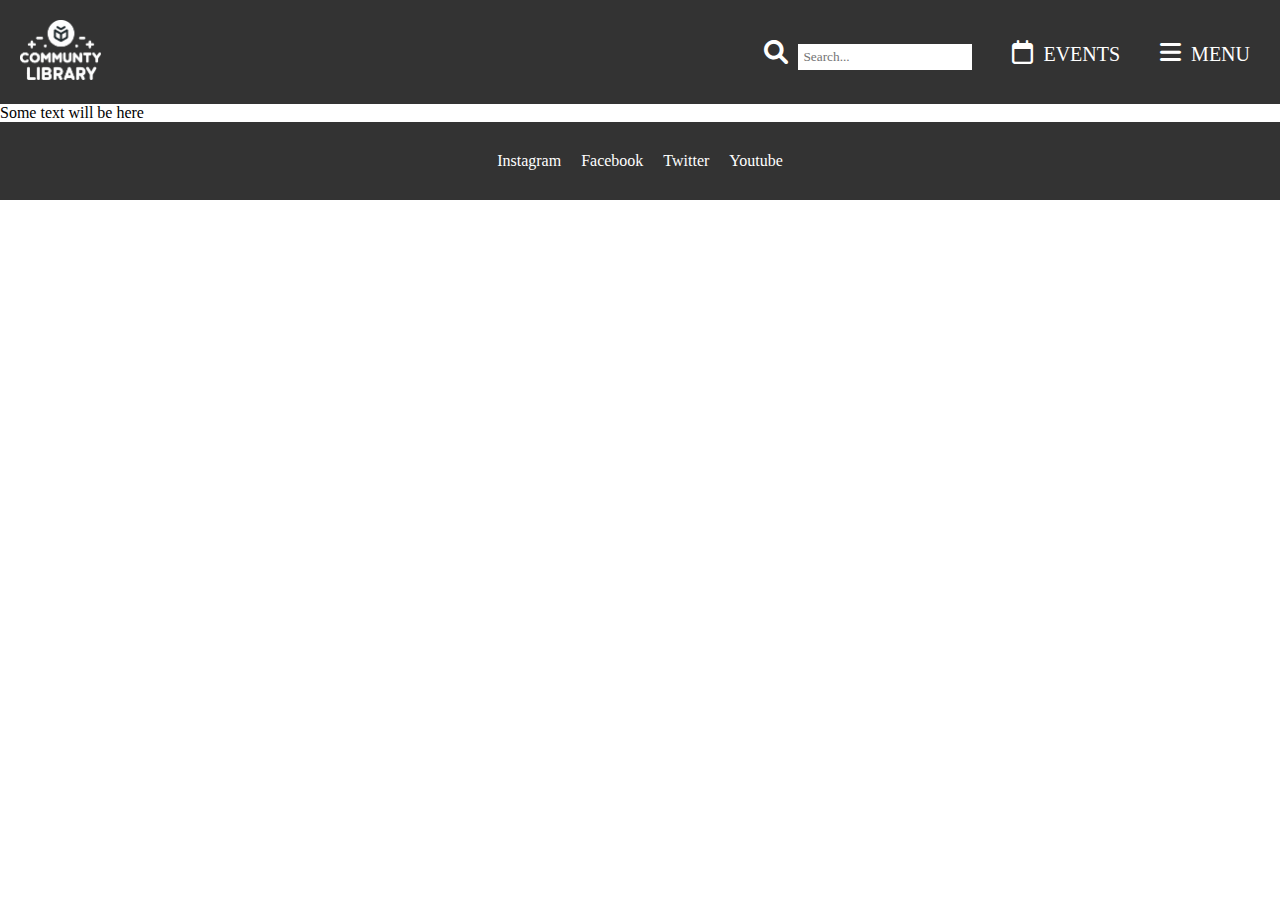
==== index.html @ fb992080 "Linked icons in header" ====
<!DOCTYPE html>
<html lang="en">
<head>
    <meta charset="UTF-8">
    <meta name="viewport" content="width=device-width, initial-scale=1.0">
    <title>Document</title>
    <link rel="stylesheet" href="styles.css">
    <link rel="stylesheet" href="https://cdnjs.cloudflare.com/ajax/libs/font-awesome/6.0.0-beta3/css/all.min.css">
</head>
<body>
        <header>
            <div class="logo">
                <img src="images/logo.png" alt="Logo">
            </div>
            <ul>
                <li><a href="#"><i class="fa-solid fa-magnifying-glass"></i><input type="text" placeholder="Search..."></a></li>
                <li><a href="#"><i class="fa-regular fa-calendar"></i>EVENTS</a></li>
                <li><a id="nav-toggle" href="#"><i class="fa-solid fa-bars"></i>MENU</a></li>
            </ul>
        </header>

        <div class="navigation">
            <div class="nav-container">
                <div class="nav-sub">
                    <div class="short">
                        <h4>Libraries and services</h4>
                        <img src="images/arrow.png" alt="Toggle" class="toggleIcon">
                    </div>
                    <div class="long" aria-hidden="true">
                        <ul>
                            <li><a href="#">Digital Support</a></li>
                            <li><a href="#">Interlibrary loans</a></li>
                            <li><a href="#">Mobile Library</a></li>
                            <li><a href="#">Self-service libraries</a></li>
                            <li><a href="#">Library Makerspace</a></li>
                            <li><a href="#">Work and have fun</a></li>
                            <li><a href="#">Volunteer at a library</a></li>
                        </ul>
                    </div>
                </div>
                <div class="nav-sub">
                    <div class="short">
                        <h4>eLibrary</h4>
                        <img src="images/arrow.png" alt="Toggle" class="toggleIcon">
                    </div>
                    <div class="long">
                        <ul>
                            <li><a href="#">Help</a></li>
                            <li><a href="#">eLibrary news</a></li>
                            <li><a href="#">Books and audiobooks</a></li>
                            <li><a href="#">Magazines</a></li>
                            <li><a href="#">Online Courses</a></li>
                            <li><a href="#">Databases</a></li>
                            <li><a href="#">Links to other websites</a></li>
                        </ul>
                    </div>
                </div>
                <div class="nav-sub">
                    <div class="short">
                        <h4>Music</h4>
                        <img src="images/arrow.png" alt="Toggle" class="toggleIcon">
                    </div>
                    <div class="long">
                        <ul>
                            <li><a href="#">Events</a></li>
                            <li><a href="#">New in music</a></li>
                            <li><a href="#">Collections</a></li>
                            <li><a href="#">Services in libraries</a></li>
                            <li><a href="#">Online services</a></li>
                        </ul>
                    </div>
                </div>
                <div class="nav-sub">
                    <div class="short">
                        <h4>Events and Tips</h4>
                        <img src="images/arrow.png" alt="Toggle" class="toggleIcon">
                    </div>
                    <div class="long">
                        <ul>
                            <li><a href="#">Events</a></li>
                            <li><a href="#">Tips</a></li>
                            <li><a href="#">News flash</a></li>
                            <li><a href="#">New titles</a></li>
                            <li><a href="#">Social media</a></li>
                        </ul>
                    </div>
                </div>
                <div class="nav-sub">
                    <div class="short">
                        <h4>Info</h4>
                        <img src="images/arrow.png" alt="Toggle" class="toggleIcon">
                    </div>
                    <div class="long">
                        <ul>
                            <li><a href="#">Using the library</a></li>
                            <li><a href="#">How to find things</a></li>
                            <li><a href="#">Ask us</a></li>
                            <li><a href="#">Accessibility statement</a></li>
                            <li><a href="#">FAQ</a></li>
                            <li><a href="#">Site search</a></li>
                        </ul>
                    </div>
                </div>
            </div>
        </div>

        <div class="container">
            <main>
                <div class="card">
                    Some text will be here
                </div>
            </main>
        </div>

        <footer>
            <ul class="social-links">
                <li><a href="#">Instagram</a></li>
                <li><a href="#">Facebook</a></li>
                <li><a href="#">Twitter</a></li>
                <li><a href="#">Youtube</a></li>
            </ul>
        </footer>

        <script>

            const navSubs = document.querySelectorAll(".nav-sub");
            const navID = document.getElementById("nav-toggle");
            const navBar = document.querySelector('.navigation');

            navID.addEventListener("click", () => {
                navBar.classList.toggle("show-nav");
                if (navBar.classList.contains("show-nav")) {
                    navSubs.forEach(navSub => {
                        const long = navSub.querySelector(".long");
                        const toggleIcon = navSub.querySelector(".short img");
                        long.style.display = "none";
                        toggleIcon.style.transform = "";
                    });
                }
                });

            navSubs.forEach((navSub) => {
                const short = navSub.querySelector(".short");
                const long = navSub.querySelector(".long");
                const toggleIcon = short.querySelector("img");

                short.addEventListener("click", () => {
                    navSubs.forEach((otherNavSub) => {
                        if (otherNavSub !== navSub) {
                            otherNavSub.querySelector(".long").style.display = "none";
                            otherNavSub.querySelector("img").style.transform = "";
                        }
                    });

                    const isExpanded = long.style.display === "block";
                    long.style.display = isExpanded ? "none" : "block";
                    toggleIcon.style.transform = isExpanded ? "" : "rotate(180deg)";
                });
            });

        </script>
</body>
</html>
---- styles.css ----
* {
    margin: 0;
    padding: 0;
    box-sizing: border-box;
    font-family: 'Roboto';
    font-weight: 300;
}

header {
    display: flex;
    justify-content: space-between;
    align-items: center;
    background-color: #333;
    color: white;
}

header .logo img {
    height: 60px;
    margin: 20px;
}

header ul {
    display: flex;
    align-items: center;
    list-style-type: none;
}

header ul li {
    display: flex;
    align-items: center;
    margin-right: 30px;
}

header ul li a {
    color: white;
    font-size: 20px;
    text-decoration: none;
}

header ul li i {
    margin: 10px;
    font-size: 24px;
}

header ul li input {
    border: none;
    padding: 5px;
    
}

.navigation {
    display: none;
    flex-direction: row;
    background-color: #dedede;
    position: relative;
}

.navigation .nav-container {
    display: flex;
    flex-grow: 1;
    justify-content: flex-start;
}

.show-nav {
    display: flex;
}

.nav-sub {
    border-bottom: 5px solid #e7761f;
    position: relative;
    flex-grow: 1;
    text-align: left;
}

.short {
    background-color: #dedede;
    color: black;
    margin: 10px;
    display: flex;
    justify-content: space-between;
    cursor: pointer;
}

.long{
    padding: 10px;
    position: absolute;
    width: 100%;
    background-color: #dedede;
    color: black;
    z-index: 1000;
    display: none;
    top: 100%;
}

.nav-sub.show .long {
    display: block;
}

.long ul {
    list-style: none;
    padding: 0;
}

.long ul li {
    border-bottom: 1px solid #e1e1e1;
    padding: 10px 0;
    margin: 0;
}

.long ul li a {
    font-size: 18px;
    text-decoration: none;
    color: black;
    display: block;
}

.long ul li a:hover {
    font-weight: bold;
}

.short h4 {
    font-size: 20px;
}

.nav-sub.show .short img {
    transform: rotate(180deg);
}

.short img{
    width: 20px;
    height: 20px;
}

footer {
    background-color: #333;
    color: white;
    display: flex;
    justify-content: center;
    align-items: center;
    padding: 20px 0; 
}

footer .social-links {
    list-style: none;
    display: flex;
    justify-content: center;
    align-items: center;
}

footer .social-links li {
    margin: 10px;
}

footer ul li a {
    text-decoration: none;
    color: white;
}
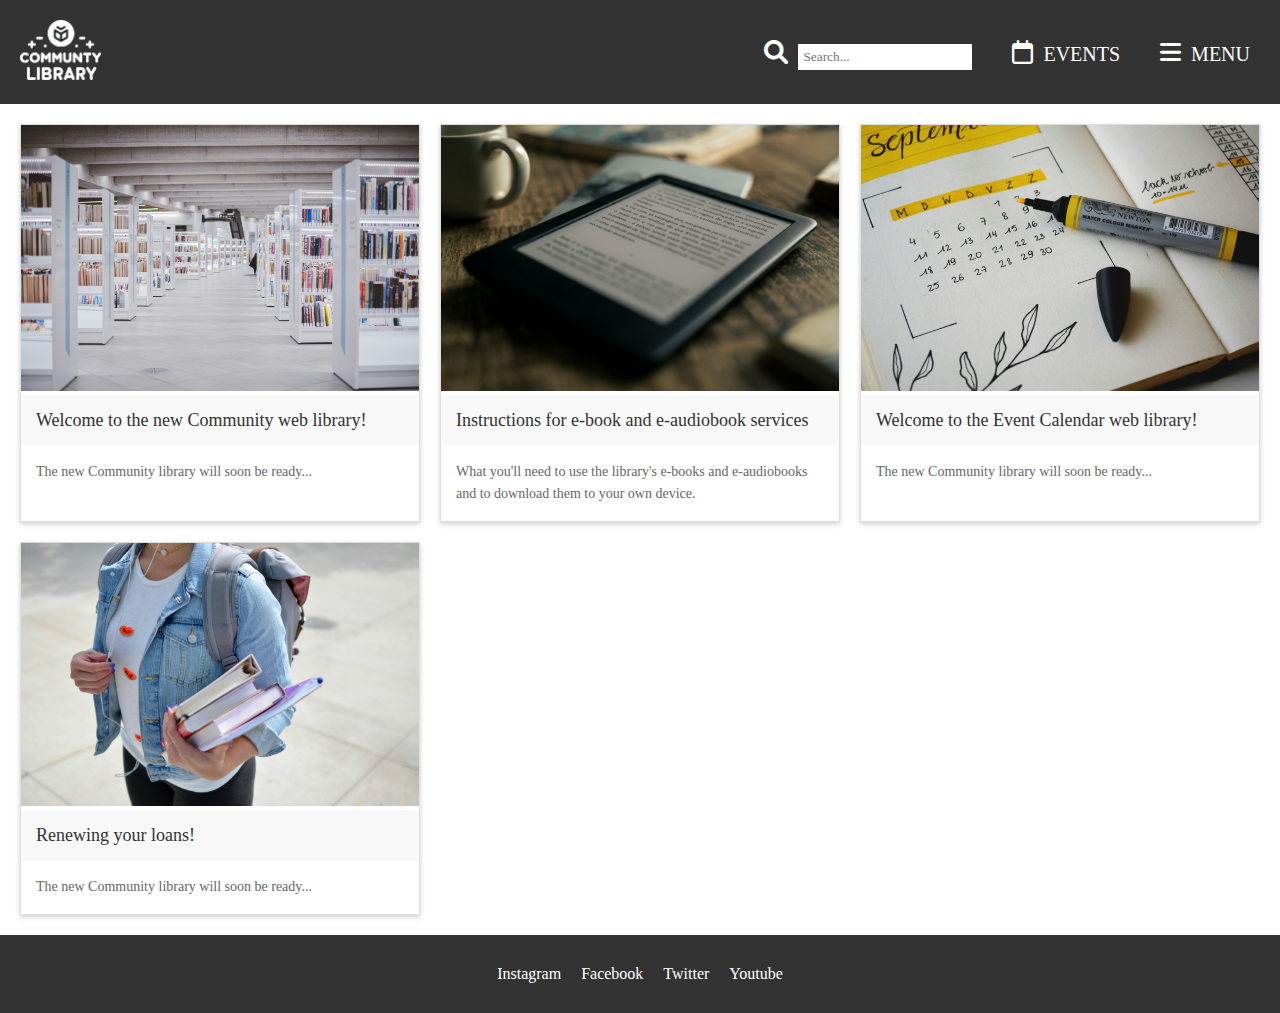
==== commit 72aa88c3: "Added some content (cards) and style" ====
--- a/index.html
+++ b/index.html
@@ -106,8 +106,27 @@
 
         <div class="container">
             <main>
-                <div class="card">
-                    Some text will be here
+                <div class="card-grid">
+                    <div class="card">
+                        <img src="images/main.jpg" alt="Card Image">
+                        <h3>Welcome to the new Community web library!</h3>
+                        <p>The new Community library will soon be ready...</p>
+                    </div>
+                    <div class="card">
+                        <img src="images/ebook.jpg" alt="Card Image">
+                        <h3>Instructions for e-book and e-audiobook services</h3>
+                        <p>What you'll need to use the library's e-books and e-audiobooks and to download them to your own device.</p>
+                    </div>
+                    <div class="card">
+                        <img src="images/calendar.jpg" alt="Card Image">
+                        <h3>Welcome to the Event Calendar web library!</h3>
+                        <p>The new Community library will soon be ready...</p>
+                    </div>
+                    <div class="card">
+                        <img src="images/loan.jpg" alt="Card Image">
+                        <h3>Renewing your loans!</h3>
+                        <p>The new Community library will soon be ready...</p>
+                    </div>
                 </div>
             </main>
         </div>
--- a/styles.css
+++ b/styles.css
@@ -131,6 +131,39 @@
     height: 20px;
 }
 
+.card-grid {
+    display: grid;
+    grid-template-columns: repeat(auto-fit, minmax(300px, 1fr));
+    gap: 20px;
+    padding: 20px;
+}
+
+.card {
+    background-color: white;
+    border: 1px solid #ddd;
+    box-shadow: 0 2px 5px rgba(0,0,0,0.2);
+}
+
+.card img {
+    width: 100%;
+    height: auto;
+}
+
+.card h3 {
+    margin: 0;
+    padding: 15px;
+    background-color: #f8f8f8;
+    color: #333;
+    font-size: 18px;
+}
+
+.card p {
+    padding: 15px;
+    color: #666;
+    font-size: 14px;
+    line-height: 1.6;
+}
+
 footer {
     background-color: #333;
     color: white;
@@ -156,3 +189,31 @@
     color: white;
 }
 
+@media (max-width: 600px) {
+    body {
+        display: flex;
+        flex-direction: column;
+        width: 100%;
+    }
+    header, nav, .container {
+        width: 100%;
+        padding: 0;
+        margin: 0;
+    }
+    .navigation .nav-container, .nav-sub{
+        flex-direction: column;
+    }
+    .nav-sub .short, .nav-sub .long {
+        width: 100%;
+    }
+    .nav-sub .short {
+        padding-right: 16px;
+    }
+    header ul li input {
+        display: none;
+    }
+
+    header ul li:nth-child(2) {
+        display: none;
+    }
+}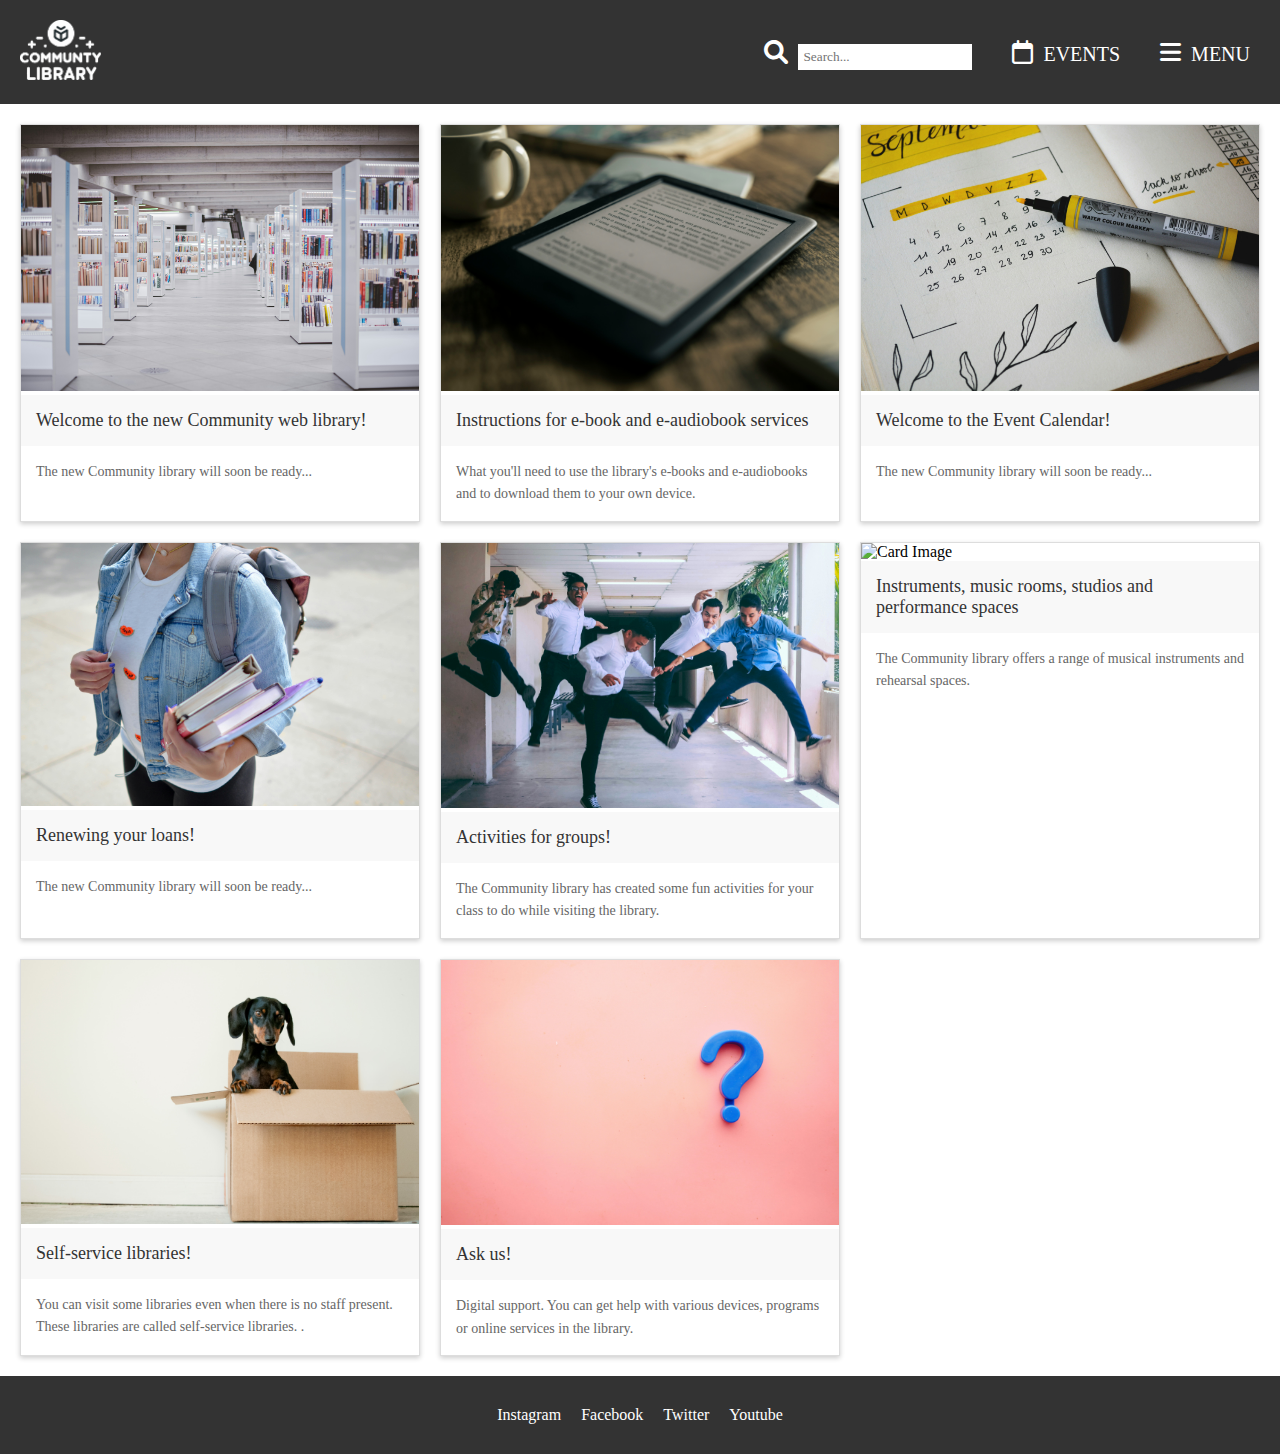
==== commit a0e702ce: "Added cards" ====
--- a/index.html
+++ b/index.html
@@ -119,13 +119,33 @@
                     </div>
                     <div class="card">
                         <img src="images/calendar.jpg" alt="Card Image">
-                        <h3>Welcome to the Event Calendar web library!</h3>
+                        <h3>Welcome to the Event Calendar!</h3>
                         <p>The new Community library will soon be ready...</p>
                     </div>
                     <div class="card">
                         <img src="images/loan.jpg" alt="Card Image">
                         <h3>Renewing your loans!</h3>
                         <p>The new Community library will soon be ready...</p>
+                    </div>
+                    <div class="card">
+                        <img src="images/activ.jpg" alt="Card Image">
+                        <h3>Activities for groups!</h3>
+                        <p>The Community library has created some fun activities for your class to do while visiting the library.</p>
+                    </div>
+                    <div class="card">
+                        <img src="images/music.jpg" alt="Card Image">
+                        <h3>Instruments, music rooms, studios and performance spaces</h3>
+                        <p>The Community library offers a range of musical instruments and rehearsal spaces.</p>
+                    </div>
+                    <div class="card">
+                        <img src="images/self.jpg" alt="Card Image">
+                        <h3>Self-service libraries!</h3>
+                        <p>You can visit some libraries even when there is no staff present. These libraries are called self-service libraries. .</p>
+                    </div>
+                    <div class="card">
+                        <img src="images/ask.jpg" alt="Card Image">
+                        <h3>Ask us!</h3>
+                        <p>Digital support. You can get help with various devices, programs or online services in the library.</p>
                     </div>
                 </div>
             </main>
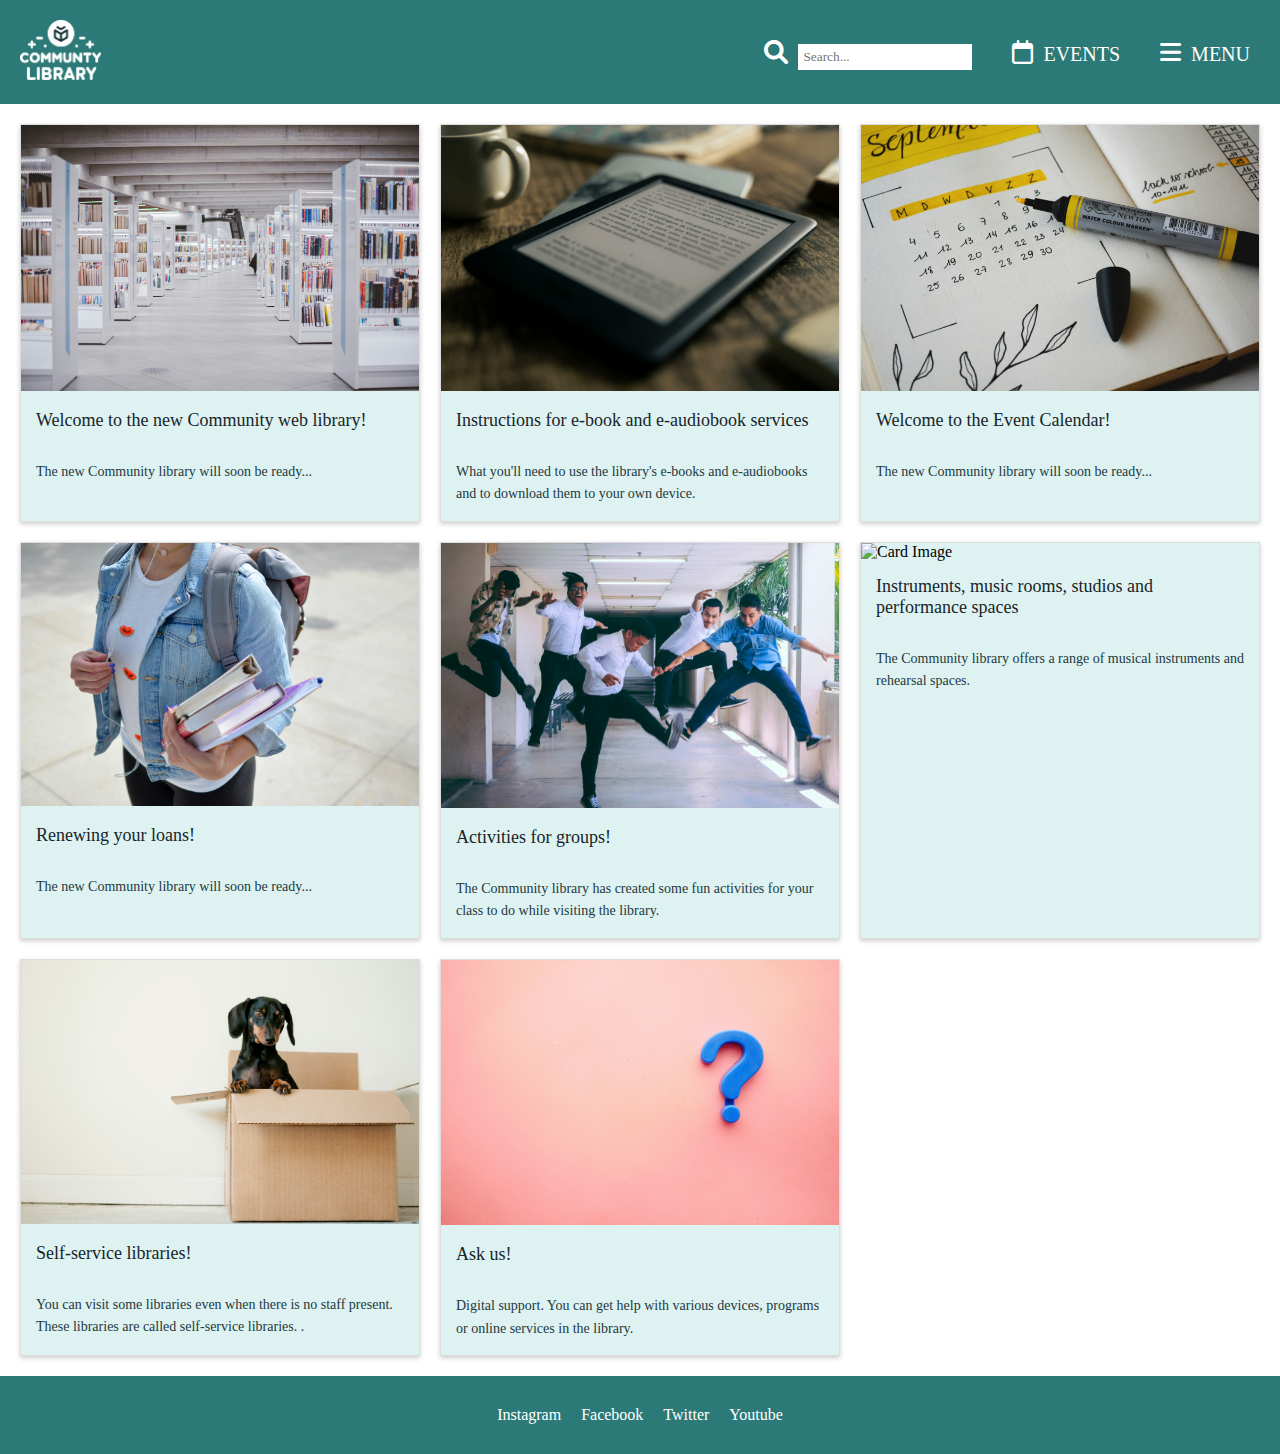
==== commit ce1b6b1e: "Links to cards and style for cards" ====
--- a/index.html
+++ b/index.html
@@ -108,44 +108,60 @@
             <main>
                 <div class="card-grid">
                     <div class="card">
-                        <img src="images/main.jpg" alt="Card Image">
-                        <h3>Welcome to the new Community web library!</h3>
-                        <p>The new Community library will soon be ready...</p>
-                    </div>
-                    <div class="card">
-                        <img src="images/ebook.jpg" alt="Card Image">
-                        <h3>Instructions for e-book and e-audiobook services</h3>
-                        <p>What you'll need to use the library's e-books and e-audiobooks and to download them to your own device.</p>
-                    </div>
-                    <div class="card">
-                        <img src="images/calendar.jpg" alt="Card Image">
-                        <h3>Welcome to the Event Calendar!</h3>
-                        <p>The new Community library will soon be ready...</p>
-                    </div>
-                    <div class="card">
-                        <img src="images/loan.jpg" alt="Card Image">
-                        <h3>Renewing your loans!</h3>
-                        <p>The new Community library will soon be ready...</p>
-                    </div>
-                    <div class="card">
-                        <img src="images/activ.jpg" alt="Card Image">
-                        <h3>Activities for groups!</h3>
-                        <p>The Community library has created some fun activities for your class to do while visiting the library.</p>
-                    </div>
-                    <div class="card">
-                        <img src="images/music.jpg" alt="Card Image">
-                        <h3>Instruments, music rooms, studios and performance spaces</h3>
-                        <p>The Community library offers a range of musical instruments and rehearsal spaces.</p>
-                    </div>
-                    <div class="card">
-                        <img src="images/self.jpg" alt="Card Image">
-                        <h3>Self-service libraries!</h3>
-                        <p>You can visit some libraries even when there is no staff present. These libraries are called self-service libraries. .</p>
-                    </div>
-                    <div class="card">
-                        <img src="images/ask.jpg" alt="Card Image">
-                        <h3>Ask us!</h3>
-                        <p>Digital support. You can get help with various devices, programs or online services in the library.</p>
+                        <a href="#" class="card-link">
+                            <img src="images/main.jpg" alt="Card Image">
+                            <h3>Welcome to the new Community web library!</h3>
+                            <p>The new Community library will soon be ready...</p>
+                        </a>
+                    </div>
+                    <div class="card">
+                        <a href="#" class="card-link">
+                            <img src="images/ebook.jpg" alt="Card Image">
+                            <h3>Instructions for e-book and e-audiobook services</h3>
+                            <p>What you'll need to use the library's e-books and e-audiobooks and to download them to your own device.</p>
+                        </a>
+                    </div>
+                    <div class="card">
+                        <a href="#" class="card-link">
+                            <img src="images/calendar.jpg" alt="Card Image">
+                            <h3>Welcome to the Event Calendar!</h3>
+                            <p>The new Community library will soon be ready...</p>
+                        </a>
+                    </div>
+                    <div class="card">
+                        <a href="#" class="card-link">
+                            <img src="images/loan.jpg" alt="Card Image">
+                            <h3>Renewing your loans!</h3>
+                            <p>The new Community library will soon be ready...</p>
+                        </a>
+                    </div>
+                    <div class="card">
+                        <a href="#" class="card-link">
+                            <img src="images/activ.jpg" alt="Card Image">
+                            <h3>Activities for groups!</h3>
+                            <p>The Community library has created some fun activities for your class to do while visiting the library.</p>
+                        </a>
+                    </div>
+                    <div class="card">
+                        <a href="#" class="card-link">
+                            <img src="images/music.jpg" alt="Card Image">
+                            <h3>Instruments, music rooms, studios and performance spaces</h3>
+                            <p>The Community library offers a range of musical instruments and rehearsal spaces.</p>
+                        </a>
+                    </div>
+                    <div class="card">
+                        <a href="#" class="card-link">
+                            <img src="images/self.jpg" alt="Card Image">
+                            <h3>Self-service libraries!</h3>
+                            <p>You can visit some libraries even when there is no staff present. These libraries are called self-service libraries. .</p>
+                        </a>
+                    </div>
+                    <div class="card">
+                        <a href="#" class="card-link">
+                            <img src="images/ask.jpg" alt="Card Image">
+                            <h3>Ask us!</h3>
+                            <p>Digital support. You can get help with various devices, programs or online services in the library.</p>
+                        </a>
                     </div>
                 </div>
             </main>
--- a/styles.css
+++ b/styles.css
@@ -10,7 +10,7 @@
     display: flex;
     justify-content: space-between;
     align-items: center;
-    background-color: #333;
+    background-color: #2b7a78;
     color: white;
 }
 
@@ -51,7 +51,7 @@
 .navigation {
     display: none;
     flex-direction: row;
-    background-color: #dedede;
+    background-color: #def2f1;
     position: relative;
 }
 
@@ -66,15 +66,15 @@
 }
 
 .nav-sub {
-    border-bottom: 5px solid #e7761f;
+    border-bottom: 5px solid #2b7a78;
     position: relative;
     flex-grow: 1;
     text-align: left;
 }
 
 .short {
-    background-color: #dedede;
-    color: black;
+
+    color: #17252a;
     margin: 10px;
     display: flex;
     justify-content: space-between;
@@ -85,8 +85,8 @@
     padding: 10px;
     position: absolute;
     width: 100%;
-    background-color: #dedede;
-    color: black;
+    background-color: #feffff;
+    color: #17252a;
     z-index: 1000;
     display: none;
     top: 100%;
@@ -110,7 +110,7 @@
 .long ul li a {
     font-size: 18px;
     text-decoration: none;
-    color: black;
+    color: #17252a;
     display: block;
 }
 
@@ -139,7 +139,7 @@
 }
 
 .card {
-    background-color: white;
+    background-color: #def2f1;
     border: 1px solid #ddd;
     box-shadow: 0 2px 5px rgba(0,0,0,0.2);
 }
@@ -152,20 +152,32 @@
 .card h3 {
     margin: 0;
     padding: 15px;
-    background-color: #f8f8f8;
-    color: #333;
+    color: #17252a;
     font-size: 18px;
 }
 
 .card p {
     padding: 15px;
-    color: #666;
+    color: #223942;
     font-size: 14px;
     line-height: 1.6;
 }
 
+.card-link {
+    text-decoration: none;
+    color: inherit;
+    display: block;
+}
+
+.card-link:hover h3,
+.card-link:focus h3,
+.card-link:hover p,
+.card-link:focus p {
+    text-decoration: underline;
+}
+
 footer {
-    background-color: #333;
+    background-color: #2b7a78;
     color: white;
     display: flex;
     justify-content: center;
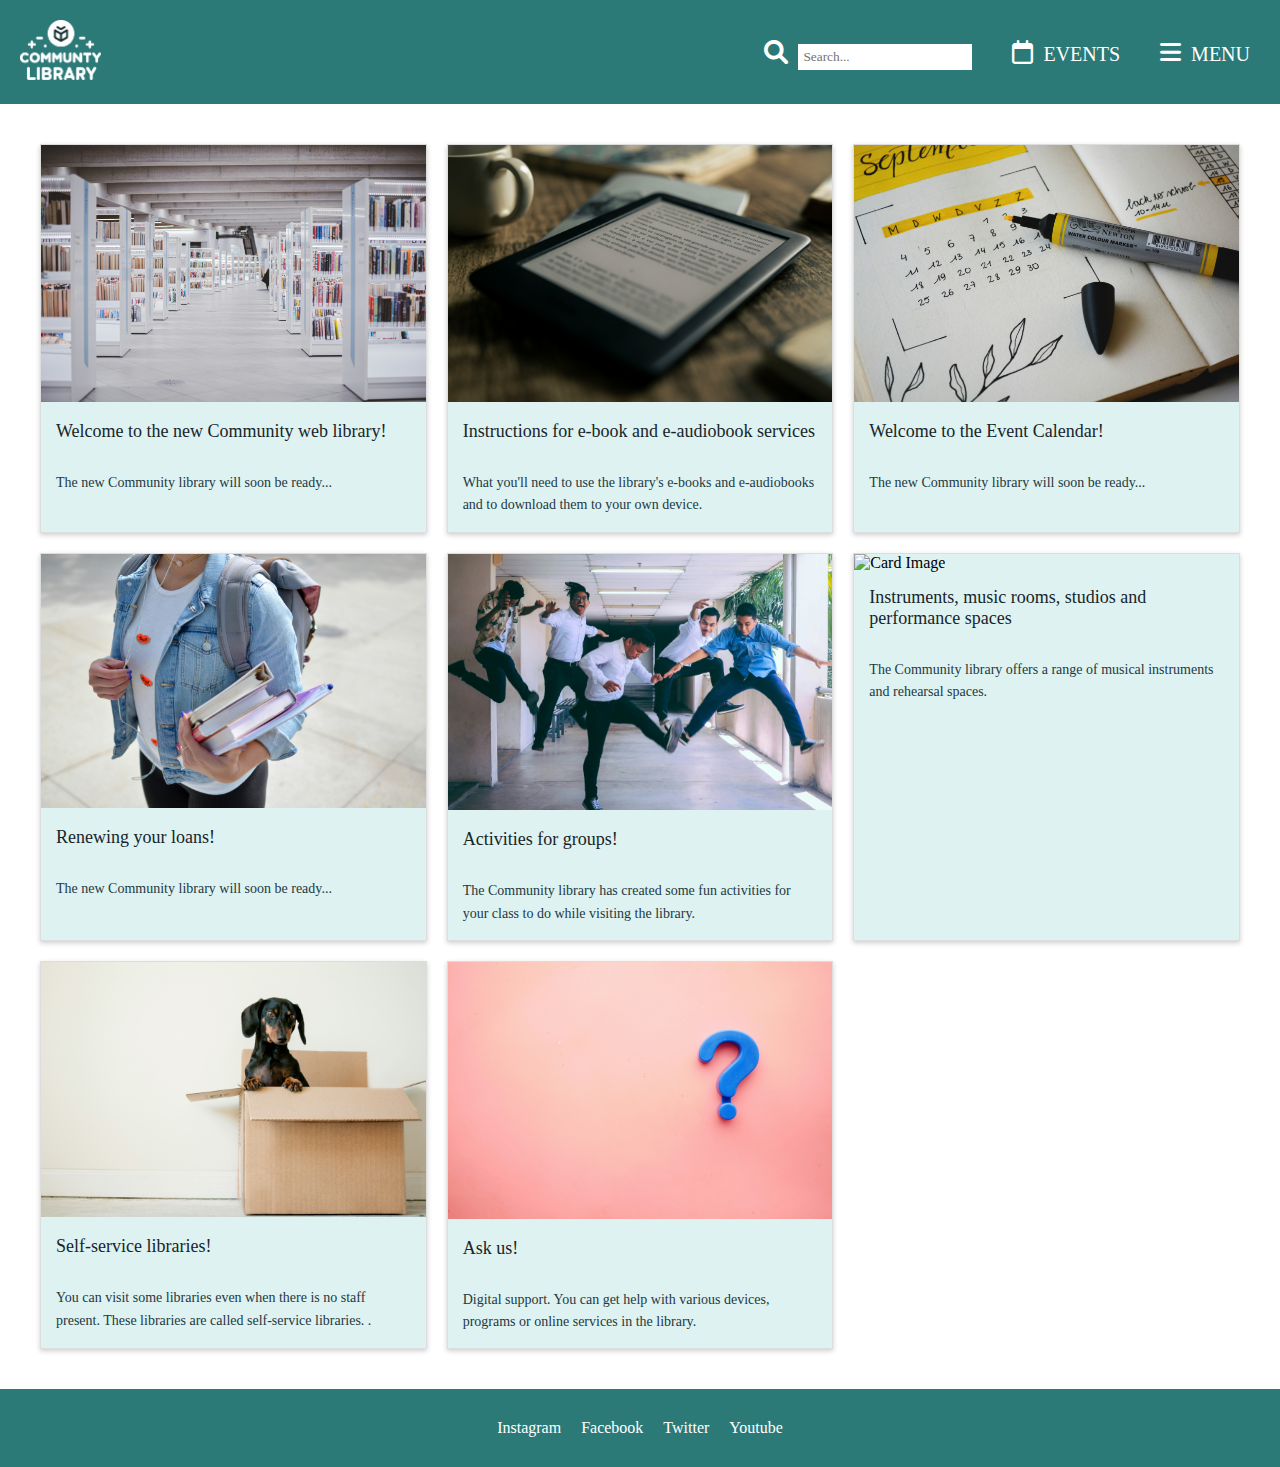
==== commit f83565ac: "links" ====
--- a/index.html
+++ b/index.html
@@ -10,7 +10,9 @@
 <body>
         <header>
             <div class="logo">
-                <img src="images/logo.png" alt="Logo">
+                <a href="./index.html">
+                    <img src="images/logo.png" alt="Logo">
+                </a>
             </div>
             <ul>
                 <li><a href="#"><i class="fa-solid fa-magnifying-glass"></i><input type="text" placeholder="Search..."></a></li>
@@ -94,7 +96,7 @@
                         <ul>
                             <li><a href="#">Using the library</a></li>
                             <li><a href="#">How to find things</a></li>
-                            <li><a href="#">Ask us</a></li>
+                            <li><a href="./contact.html">Ask us</a></li>
                             <li><a href="#">Accessibility statement</a></li>
                             <li><a href="#">FAQ</a></li>
                             <li><a href="#">Site search</a></li>
@@ -157,7 +159,7 @@
                         </a>
                     </div>
                     <div class="card">
-                        <a href="#" class="card-link">
+                        <a href="./contact.html" class="card-link">
                             <img src="images/ask.jpg" alt="Card Image">
                             <h3>Ask us!</h3>
                             <p>Digital support. You can get help with various devices, programs or online services in the library.</p>
--- a/styles.css
+++ b/styles.css
@@ -6,6 +6,12 @@
     font-weight: 300;
 }
 
+body {
+    display: flex;
+    flex-direction: column;
+    height: 100vh;
+}
+
 header {
     display: flex;
     justify-content: space-between;
@@ -201,6 +207,81 @@
     color: white;
 }
 
+.container{
+    flex: 1;
+    display: flex;
+    flex-direction: column;
+}
+
+main {
+    flex: 1;
+    display: flex;
+    justify-content: center;
+    align-items: center;
+    padding: 20px;
+}
+
+.contact-card {
+    display: flex;
+    flex-direction: column;
+    justify-content: space-between;
+    background-color: #def2f1;
+    border: 1px solid #ddd;
+    border-radius: 5px;
+    padding: 20px;
+    margin-bottom: 20px;
+    width: 50%;
+    margin: 0 auto;
+    max-height: 600px;
+    overflow: auto;
+}
+
+.contact-card ul {
+    list-style-type: none;
+}
+
+.contact-card li {
+    margin-bottom: 10px;
+}
+
+.contact-card input {
+    width: 100%;
+    padding: 10px;
+    border: 1px solid #ccc;
+    border-radius: 5px;
+    box-sizing: border-box;
+}
+
+.contact-card input::placeholder {
+    color: #17252a;
+}
+
+.contact-card textarea::placeholder {
+    color: #17252a;
+}
+
+.contact-card button {
+    align-self: flex-end;
+    background-color: #2b7a78;
+    color: #fff;
+    border: none;
+    border-radius: 3px;
+    padding: 10px 20px;
+    cursor: pointer;
+}
+
+.contact-card textarea {
+    width: 100%;
+    height: 100px;
+    padding: 8px;
+    border: 1px solid #ccc;
+    border-radius: 5px;
+}
+
+.contact-card button:hover {
+    background-color: #17252a;
+}
+
 @media (max-width: 600px) {
     body {
         display: flex;
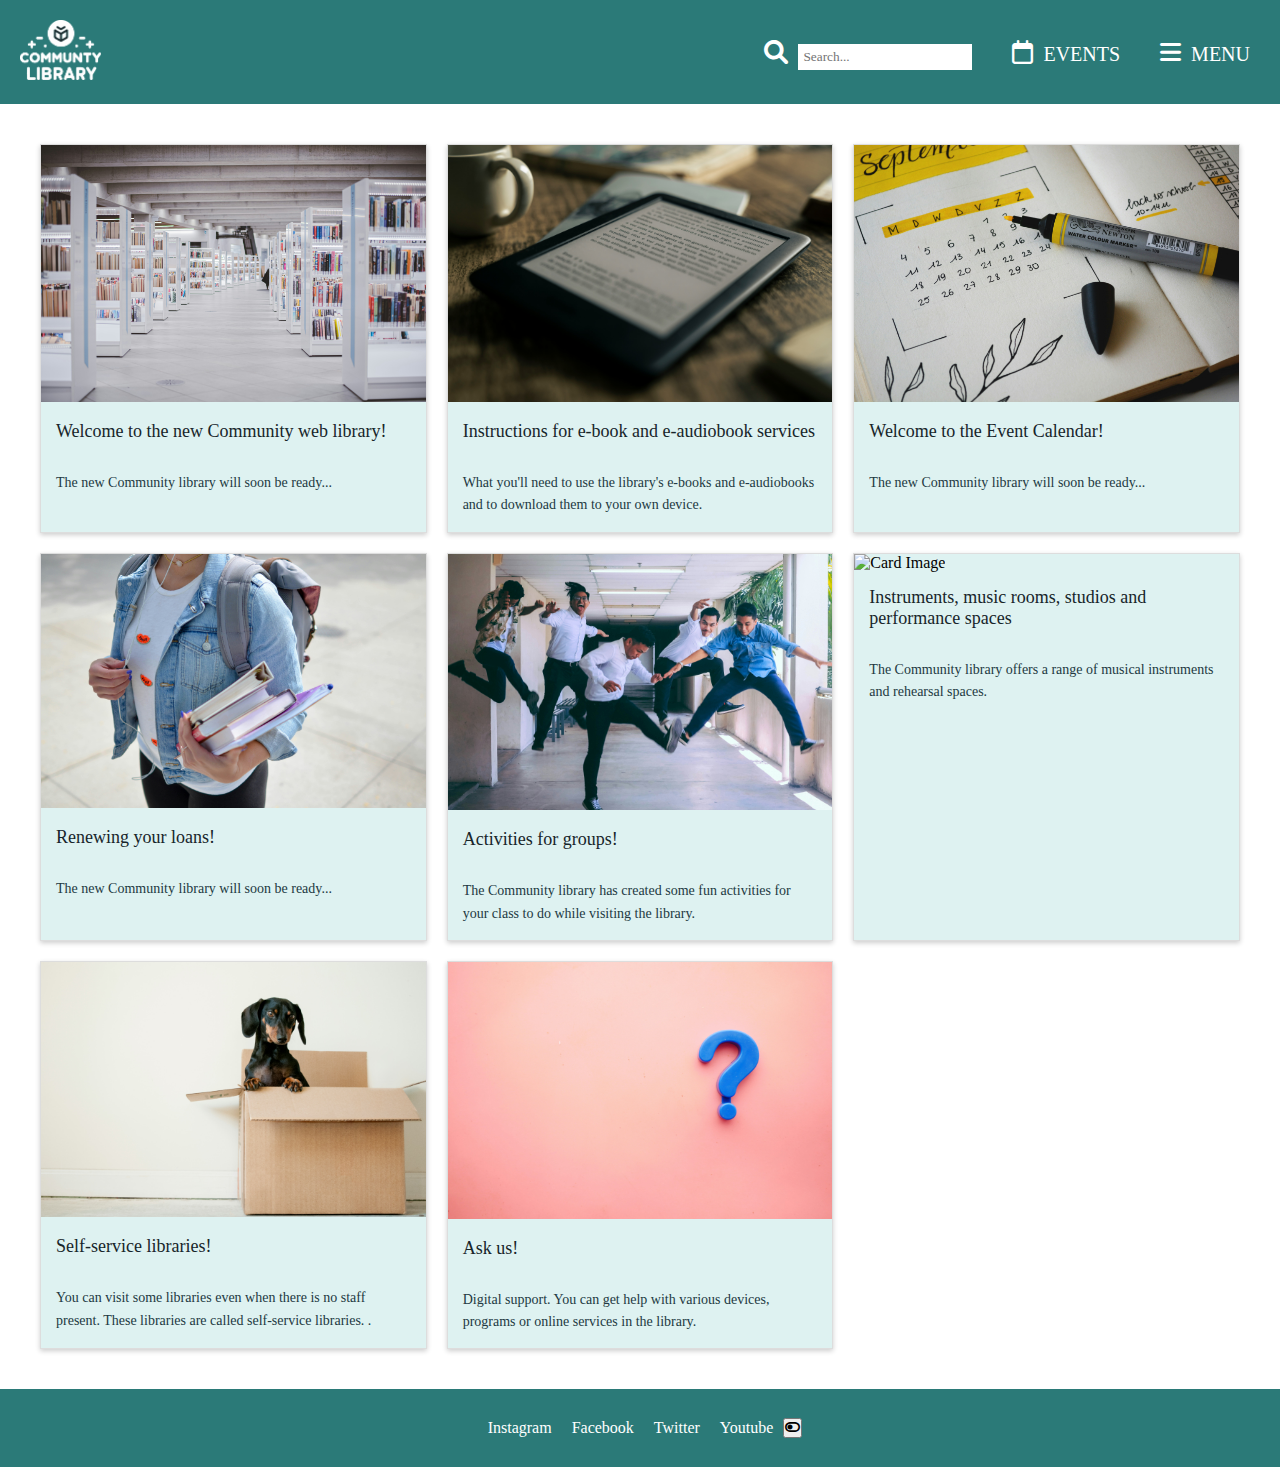
==== commit 09e8936e: "draft for dark mode" ====
--- a/index.html
+++ b/index.html
@@ -99,7 +99,7 @@
                             <li><a href="./contact.html">Ask us</a></li>
                             <li><a href="#">Accessibility statement</a></li>
                             <li><a href="#">FAQ</a></li>
-                            <li><a href="#">Site search</a></li>
+                            <li><a href="./search.html">Site search</a></li>
                         </ul>
                     </div>
                 </div>
@@ -176,6 +176,10 @@
                 <li><a href="#">Twitter</a></li>
                 <li><a href="#">Youtube</a></li>
             </ul>
+            <button id="dark-mode-toggle">
+                <i id="toggle-off" class="fa-solid fa-toggle-off"></i>
+                <i id="toggle-on" class="fa-solid fa-toggle-on" style="display: none;"></i>
+            </button>
         </footer>
 
         <script>
@@ -215,6 +219,23 @@
                 });
             });
 
+            const darkToggle = document.getElementById('dark-mode-toggle');
+            const body = document.body;
+            darkToggle.addEventListener('click', () => {
+                body.classList.toggle('dark-mode');
+                const toggleOffIcon = document.getElementById('toggle-off');
+                const toggleOnIcon = document.getElementById('toggle-on');
+                const isDark = body.classList.contains('dark-mode');
+                if (isDark) {
+                    toggleOffIcon.style.display = 'none';
+                    toggleOnIcon.style.display = 'inline-block';
+                } else {
+                    toggleOffIcon.style.display = 'inline-block';
+                    toggleOnIcon.style.display = 'none';
+                }
+            });
+
+
         </script>
 </body>
 </html>--- a/styles.css
+++ b/styles.css
@@ -180,6 +180,66 @@
 .card-link:hover p,
 .card-link:focus p {
     text-decoration: underline;
+}
+
+.search-grid {
+    display: flex;
+    width: 80%;
+    justify-content: space-between;
+}
+
+.search-card {
+    flex: 1;
+    margin: 10px;
+    padding: 20px;
+    border: 1px solid #ddd;
+    box-shadow: 0 2px 5px rgba(0,0,0,0.2);
+    display: flex;
+    flex-direction: column;
+}
+
+#formID {
+    background-color: #def2f1;
+    border: 1px solid #ddd;
+    box-shadow: 0 1px 2px rgba(0,0,0,0.2);
+    padding: 20px;
+    margin: 10px;
+    width: 100%;
+}
+
+#formID label, #formID input, #formID button {
+    margin: 20px;
+    padding: 5px;
+    font-size: 24px;
+}
+
+#formID button {
+    background-color: #2b7a78;
+    color: white;
+    cursor: pointer;
+}
+
+#formID button:hover {
+    background-color: #223942;
+}
+
+#result h3, #result p {
+    color: #17252a;
+    padding: 10px 0;
+}
+
+#coverDiv {
+    display: flex;
+    justify-content: center;
+    align-items: center;
+    max-width: 100%;
+    max-height: 400px;
+}
+
+#coverDiv img {
+    max-width: 100%;
+    max-height: 100%;
+    object-fit: contain;
 }
 
 footer {
@@ -309,4 +369,101 @@
     header ul li:nth-child(2) {
         display: none;
     }
+}
+
+.dark-mode {
+    background-color: #444544;
+}
+
+.dark-mode header {
+    background-color: #191A19;
+    color: #e3e3e3;
+}
+
+.dark-mode header ul li a {
+    color: #e3e3e3;
+}
+
+.dark-mode .navigation {
+    background-color: #e3e3e3;
+}
+.dark-mode .nav-sub {
+    border-bottom: 5px solid #191A19;
+}
+
+.dark-mode .short {
+
+    color: #17252a;
+}
+
+.dark-mode .long{
+    background-color: #e3e3e3;
+    color: #17252a;
+}
+
+.dark-mode .long ul li a {
+    color: #17252a;
+}
+
+.dark-mode .card {
+    background-color: #191A19;
+    border: 1px solid #e3e3e3;
+    box-shadow: 0 2px 5px rgba(0,0,0,0.2);
+}
+
+.dark-mode .card h3 {
+    color: #e3e3e3;
+}
+
+.dark-mode .card p {
+    color: #d4d1d1;
+}
+
+.dark-mode #formID {
+    background-color: #def2f1;
+    border: 1px solid #ddd;
+}
+
+.dark-mode #formID button {
+    background-color: #2b7a78;
+    color: white;
+}
+
+.dark-mode #formID button:hover {
+    background-color: #223942;
+}
+
+.dark-mode #result h3, #result p {
+    color: #17252a;
+}
+
+.dark-mode footer {
+    background-color: #191A19;
+    color: #e3e3e3;
+}
+
+.dark-mode footer ul li a {
+    color: white;
+}
+
+.dark-mode .contact-card {
+    background-color: #e3e3e3;
+    border: 1px solid #e3e3e3;
+}
+
+.dark-mode .contact-card input::placeholder {
+    color: #17252a;
+}
+
+.dark-mode .contact-card textarea::placeholder {
+    color: #17252a;
+}
+
+.dark-mode .contact-card button {
+    background-color: #2b7a78;
+    color: #fff;
+}
+
+.dark-mode .contact-card button:hover {
+    background-color: #17252a;
 }